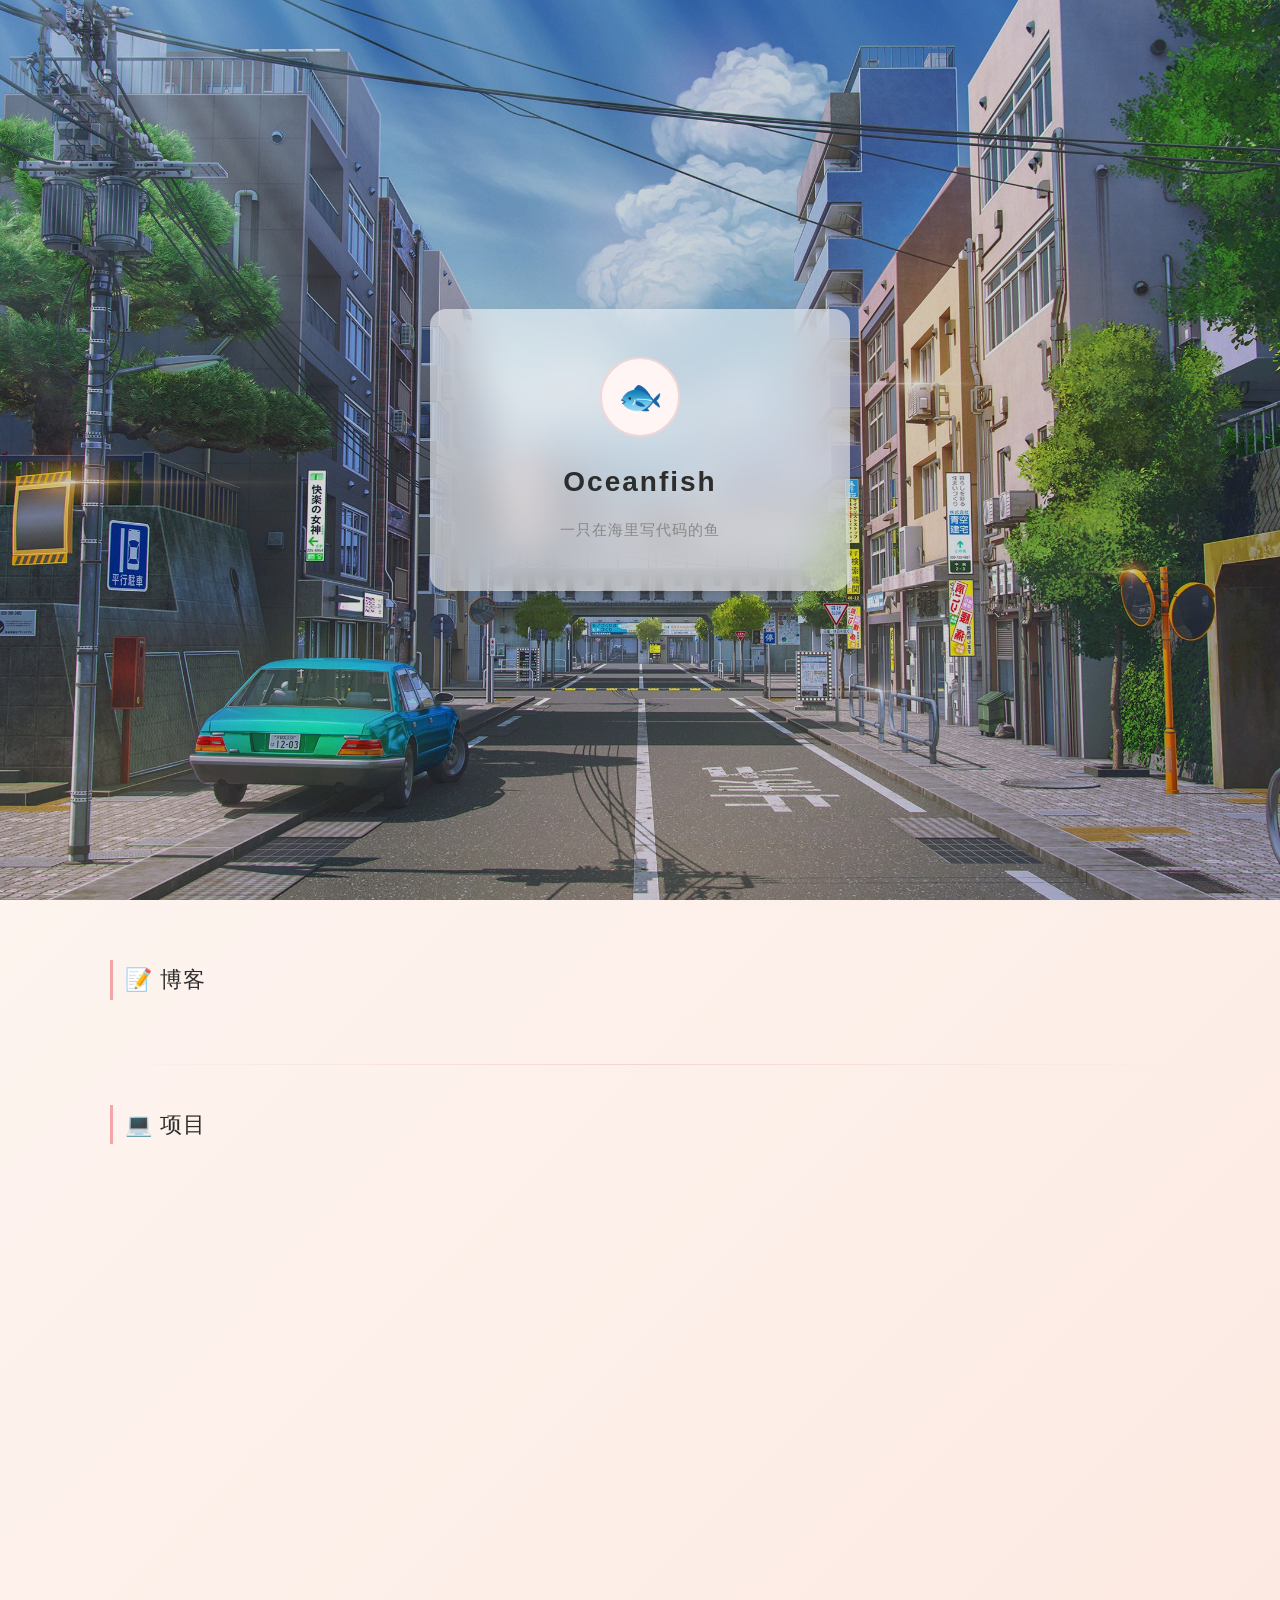
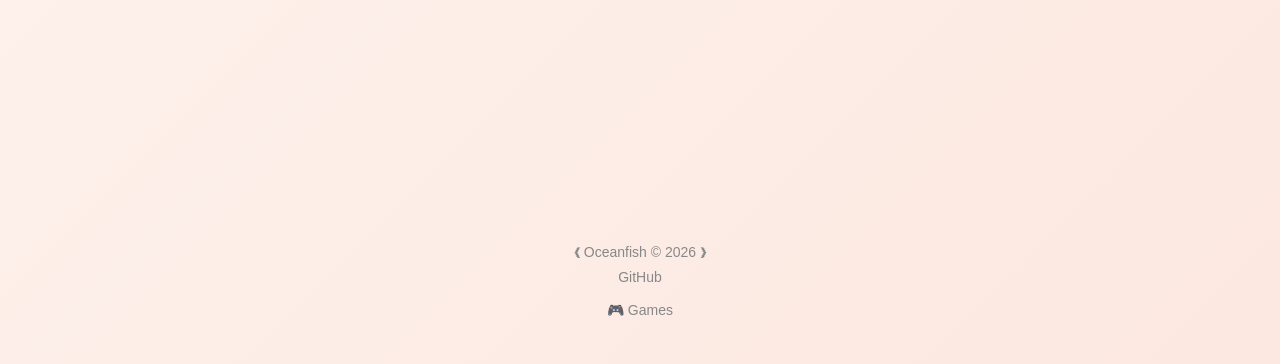
==== index.html @ 55ca099e "fix: simplify JS loading to fix particle and content rendering - Remove complex deferred/lazy loadin" ====
<!DOCTYPE html>
<html lang="zh-CN">
<head>
  <meta charset="UTF-8">
  <meta name="viewport" content="width=device-width, initial-scale=1.0">
  <title>Oceanfish</title>
  <link rel="stylesheet" href="css/style.css">
  <link rel="stylesheet" href="css/hero.css">
  <link rel="stylesheet" href="css/masonry.css">
</head>
<body>
  <!-- hero section -->
  <section id="hero">
    <canvas id="particleCanvas"></canvas>
    <div class="hero-overlay"></div>
    <div class="hero-card" id="heroCard">
      <div class="hero-avatar">
        <div class="avatar-placeholder">🐟</div>
      </div>
      <h1 class="hero-name">Oceanfish</h1>
      <p class="hero-bio">一只在海里写代码的鱼</p>
    </div>
    <div class="scroll-hint" id="scrollHint">
      <span>Scroll</span>
      <div class="scroll-arrow">▼</div>
    </div>
  </section>

  <!-- content section -->
  <section id="content">
    <!-- 博客区 -->
    <div class="content-section">
      <h2 class="section-title">📝 博客</h2>
      <div class="masonry-grid" id="blogGrid"></div>
    </div>

    <hr class="section-divider">

    <!-- 项目区 -->
    <div class="content-section">
      <h2 class="section-title">💻 项目</h2>
      <div class="project-grid" id="projectGrid"></div>
    </div>
  </section>

  <!-- footer -->
  <footer class="site-footer">
    <p>❮ Oceanfish © 2026 ❯</p>
    <div>
      <a class="social-link link-underline" href="https://github.com/oceanfish" target="_blank">GitHub</a>
    </div>
    <span class="games-link" id="gamesLink" onclick="if(window.Games) Games.launch()">🎮 Games</span>
  </footer>

  <script src="js/particles.js"></script>
  <script src="js/masonry.js"></script>
  <script src="js/easter-egg.js"></script>
  <script src="js/live2d-bridge.js"></script>
  <script src="js/games.js"></script>
  <script src="js/main.js"></script>
</body>
</html>
---- css/style.css ----
/* css/style.css -- 全局样式 */

/* === Reset === */
*, *::before, *::after {
  margin: 0;
  padding: 0;
  box-sizing: border-box;
}

html {
  scroll-behavior: smooth;
}

body {
  font-family: -apple-system, BlinkMacSystemFont, "Segoe UI", Roboto, "Helvetica Neue", Arial, "Noto Sans SC", sans-serif;
  background: linear-gradient(135deg, #fef9f5 0%, #fce8e0 100%);
  color: #2d2d2d;
  line-height: 1.8;
  min-height: 100vh;
  overflow-x: hidden;
}

a {
  color: inherit;
  text-decoration: none;
}

/* === CSS Variables === */
:root {
  --color-primary: #f2a6a6;
  --color-primary-light: #f2d5d5;
  --color-primary-pale: #fff5f5;
  --color-accent: #e8738a;
  --color-text: #2d2d2d;
  --color-text-secondary: #888888;
  --color-card-bg: rgba(255, 255, 255, 0.6);
  --color-bg-start: #fef9f5;
  --color-bg-end: #fce8e0;
  --shadow-card: 0 4px 20px rgba(0, 0, 0, 0.06);
  --shadow-card-hover: 0 8px 30px rgba(0, 0, 0, 0.12);
  --radius-card: 16px;
  --transition-base: 0.3s ease;
}

/* === Global Interactions === */
.card-hover {
  transition: transform var(--transition-base), box-shadow var(--transition-base);
}
.card-hover:hover {
  transform: translateY(-4px);
  box-shadow: var(--shadow-card-hover);
}

.click-feedback {
  transition: transform 0.15s ease;
}
.click-feedback:active {
  transform: scale(0.97);
}

.link-underline {
  background: linear-gradient(to right, var(--color-primary), var(--color-primary));
  background-repeat: no-repeat;
  background-size: 0% 2px;
  background-position: left bottom;
  transition: background-size var(--transition-base);
  padding-bottom: 2px;
}
.link-underline:hover {
  background-size: 100% 2px;
}

/* === Footer === */
.site-footer {
  text-align: center;
  padding: 40px 20px;
  color: var(--color-text-secondary);
  font-size: 14px;
}
.site-footer .social-link {
  margin: 0 8px;
  color: var(--color-text-secondary);
  transition: color var(--transition-base);
}
.site-footer .social-link:hover {
  color: var(--color-accent);
}
.site-footer .games-link {
  display: inline-block;
  margin-top: 8px;
  cursor: pointer;
  transition: color var(--transition-base);
}
.site-footer .games-link:hover {
  color: var(--color-accent);
}

/* 午夜模式 */
body.midnight-mode {
  background: linear-gradient(135deg, #1a1a2e 0%, #16213e 50%, #0f3460 100%);
  color: #e0e0e0;
}

body.midnight-mode .hero-card {
  background: rgba(30, 30, 60, 0.6);
  backdrop-filter: blur(20px);
  -webkit-backdrop-filter: blur(20px);
  box-shadow: 0 4px 30px rgba(100, 100, 200, 0.1);
}

body.midnight-mode .hero-name {
  color: #e8eaf6;
}

body.midnight-mode .hero-bio {
  color: #9fa8da;
}

body.midnight-mode .scroll-hint {
  color: #9fa8da;
}

body.midnight-mode .masonry-item,
body.midnight-mode .project-item {
  background: rgba(40, 40, 70, 0.8);
  color: #e0e0e0;
  box-shadow: 0 4px 20px rgba(100, 100, 200, 0.08);
}

body.midnight-mode .masonry-item .card-title,
body.midnight-mode .project-item .project-name {
  color: #e8eaf6;
}

body.midnight-mode .masonry-item .card-summary,
body.midnight-mode .project-item .project-summary {
  color: #9fa8da;
}

body.midnight-mode .section-title {
  color: #e8eaf6;
  border-left-color: #7c4dff;
}

body.midnight-mode .site-footer {
  color: #9fa8da;
}
---- css/hero.css ----
/* css/hero.css — 首屏样式 */

#hero {
  position: relative;
  width: 100%;
  height: 100vh;
  display: flex;
  flex-direction: column;
  align-items: center;
  justify-content: center;
  overflow: hidden;
  background: url('../pic/wallhaven-9o6gmd.jpg') center center / cover no-repeat;
}

/* 背景图片的后备渐变 */
@supports not (background: url('../pic/wallhaven-9o6gmd.jpg')) {
  #hero {
    background: linear-gradient(135deg, #fef9f5 0%, #fce8e0 100%);
  }
}

#particleCanvas {
  position: absolute;
  top: 0;
  left: 0;
  width: 100%;
  height: 100%;
  display: block;
  /* canvas 背景透明，透出底部的背景图片 */
}

.hero-overlay {
  position: absolute;
  top: 0;
  left: 0;
  width: 100%;
  height: 100%;
  pointer-events: none;
  z-index: 1;
  /* 让背景图片稍微暗一点，卡片更清晰 */
  background: rgba(0, 0, 0, 0.15);
}

/* 毛玻璃卡片 */
.hero-card {
  position: relative;
  z-index: 2;
  text-align: center;
  padding: 48px 64px;
  background: rgba(255, 255, 255, 0.55);
  backdrop-filter: blur(20px);
  -webkit-backdrop-filter: blur(20px);
  border-radius: var(--radius-card);
  box-shadow: var(--shadow-card);
  transition: transform var(--transition-base), box-shadow var(--transition-base);
  max-width: 420px;
  width: 90%;
}

.hero-card:hover {
  transform: translateY(-4px);
  box-shadow: var(--shadow-card-hover);
}

/* 头像占位 */
.hero-avatar {
  margin-bottom: 20px;
}

.avatar-placeholder {
  width: 80px;
  height: 80px;
  border-radius: 50%;
  background: var(--color-primary-pale);
  border: 2px solid var(--color-primary-light);
  display: flex;
  align-items: center;
  justify-content: center;
  font-size: 36px;
  margin: 0 auto;
  transition: transform var(--transition-base);
}

.hero-card:hover .avatar-placeholder {
  transform: scale(1.05);
}

.hero-name {
  font-size: 28px;
  font-weight: 600;
  color: var(--color-text);
  margin-bottom: 8px;
  letter-spacing: 2px;
}

.hero-bio {
  font-size: 15px;
  color: var(--color-text-secondary);
  letter-spacing: 1px;
}

/* Scroll 提示 */
.scroll-hint {
  position: absolute;
  bottom: 40px;
  z-index: 2;
  display: flex;
  flex-direction: column;
  align-items: center;
  gap: 6px;
  color: var(--color-text-secondary);
  font-size: 13px;
  cursor: pointer;
  animation: scrollBounce 2s ease-in-out infinite;
  transition: opacity var(--transition-base);
}

.scroll-hint.hidden {
  opacity: 0;
  pointer-events: none;
}

.scroll-arrow {
  font-size: 12px;
  animation: scrollArrow 2s ease-in-out infinite;
}

@keyframes scrollBounce {
  0%, 100% { transform: translateY(0); }
  50% { transform: translateY(8px); }
}

@keyframes scrollArrow {
  0%, 100% { opacity: 0.4; }
  50% { opacity: 1; }
}

/* backdrop-filter 降级 */
@supports not (backdrop-filter: blur(20px)) {
  .hero-card {
    background: rgba(255, 255, 255, 0.9);
  }
}
---- css/masonry.css ----
/* css/masonry.css — 内容区样式 */

#content {
  padding: 60px 20px 40px;
  max-width: 1100px;
  margin: 0 auto;
  min-height: 100vh;
}

.content-section {
  margin-bottom: 40px;
}

.section-title {
  font-size: 22px;
  font-weight: 500;
  color: var(--color-text);
  margin-bottom: 24px;
  letter-spacing: 1px;
  border-left: 3px solid var(--color-primary);
  padding-left: 12px;
}

.section-divider {
  border: none;
  height: 1px;
  background: linear-gradient(to right, transparent, var(--color-primary-light), transparent);
  margin: 40px 0;
}

/* === 博客瀑布流 === */
.masonry-grid {
  column-count: 3;
  column-gap: 20px;
}

.masonry-item {
  break-inside: avoid;
  margin-bottom: 20px;
  background: white;
  border-radius: var(--radius-card);
  box-shadow: var(--shadow-card);
  overflow: hidden;
  cursor: pointer;
  transition: transform var(--transition-base), box-shadow var(--transition-base);
  padding: 20px;
}

.masonry-item:hover {
  transform: translateY(-4px);
  box-shadow: var(--shadow-card-hover);
}

.masonry-item:active {
  transform: scale(0.97);
}

.masonry-item .card-tag {
  display: inline-block;
  font-size: 11px;
  padding: 2px 10px;
  border-radius: 20px;
  background: var(--color-primary-pale);
  color: var(--color-accent);
  margin-bottom: 8px;
  letter-spacing: 0.5px;
}

.masonry-item .card-title {
  font-size: 17px;
  font-weight: 600;
  color: var(--color-text);
  margin-bottom: 6px;
  line-height: 1.4;
}

.masonry-item .card-summary {
  font-size: 14px;
  color: var(--color-text-secondary);
  line-height: 1.6;
  margin-bottom: 10px;
}

.masonry-item .card-date {
  font-size: 12px;
  color: #aaa;
}

/* 项目网格 */
.project-grid {
  display: grid;
  grid-template-columns: repeat(auto-fill, minmax(300px, 1fr));
  gap: 20px;
}

.project-item {
  background: white;
  border-radius: var(--radius-card);
  box-shadow: var(--shadow-card);
  overflow: hidden;
  cursor: pointer;
  transition: transform var(--transition-base), box-shadow var(--transition-base);
  padding: 24px;
}

.project-item:hover {
  transform: translateY(-4px);
  box-shadow: var(--shadow-card-hover);
}

.project-item:active {
  transform: scale(0.97);
}

.project-item .card-tag {
  display: inline-block;
  font-size: 11px;
  padding: 2px 10px;
  border-radius: 20px;
  background: #e8f5e9;
  color: #4caf50;
  margin-bottom: 8px;
}

.project-item .project-name {
  font-size: 18px;
  font-weight: 600;
  color: var(--color-text);
  margin-bottom: 6px;
}

.project-item .project-summary {
  font-size: 14px;
  color: var(--color-text-secondary);
  line-height: 1.6;
  margin-bottom: 12px;
}

.project-item .project-link {
  font-size: 13px;
  color: var(--color-accent);
  transition: color var(--transition-base);
}

.project-item .project-link:hover {
  color: var(--color-primary);
}

/* === 移动端适配 === */
@media (max-width: 768px) {
  .masonry-grid {
    column-count: 2;
  }
  .project-grid {
    grid-template-columns: 1fr;
  }
}

@media (max-width: 480px) {
  .masonry-grid {
    column-count: 1;
  }
  #content {
    padding: 30px 16px 20px;
  }
}
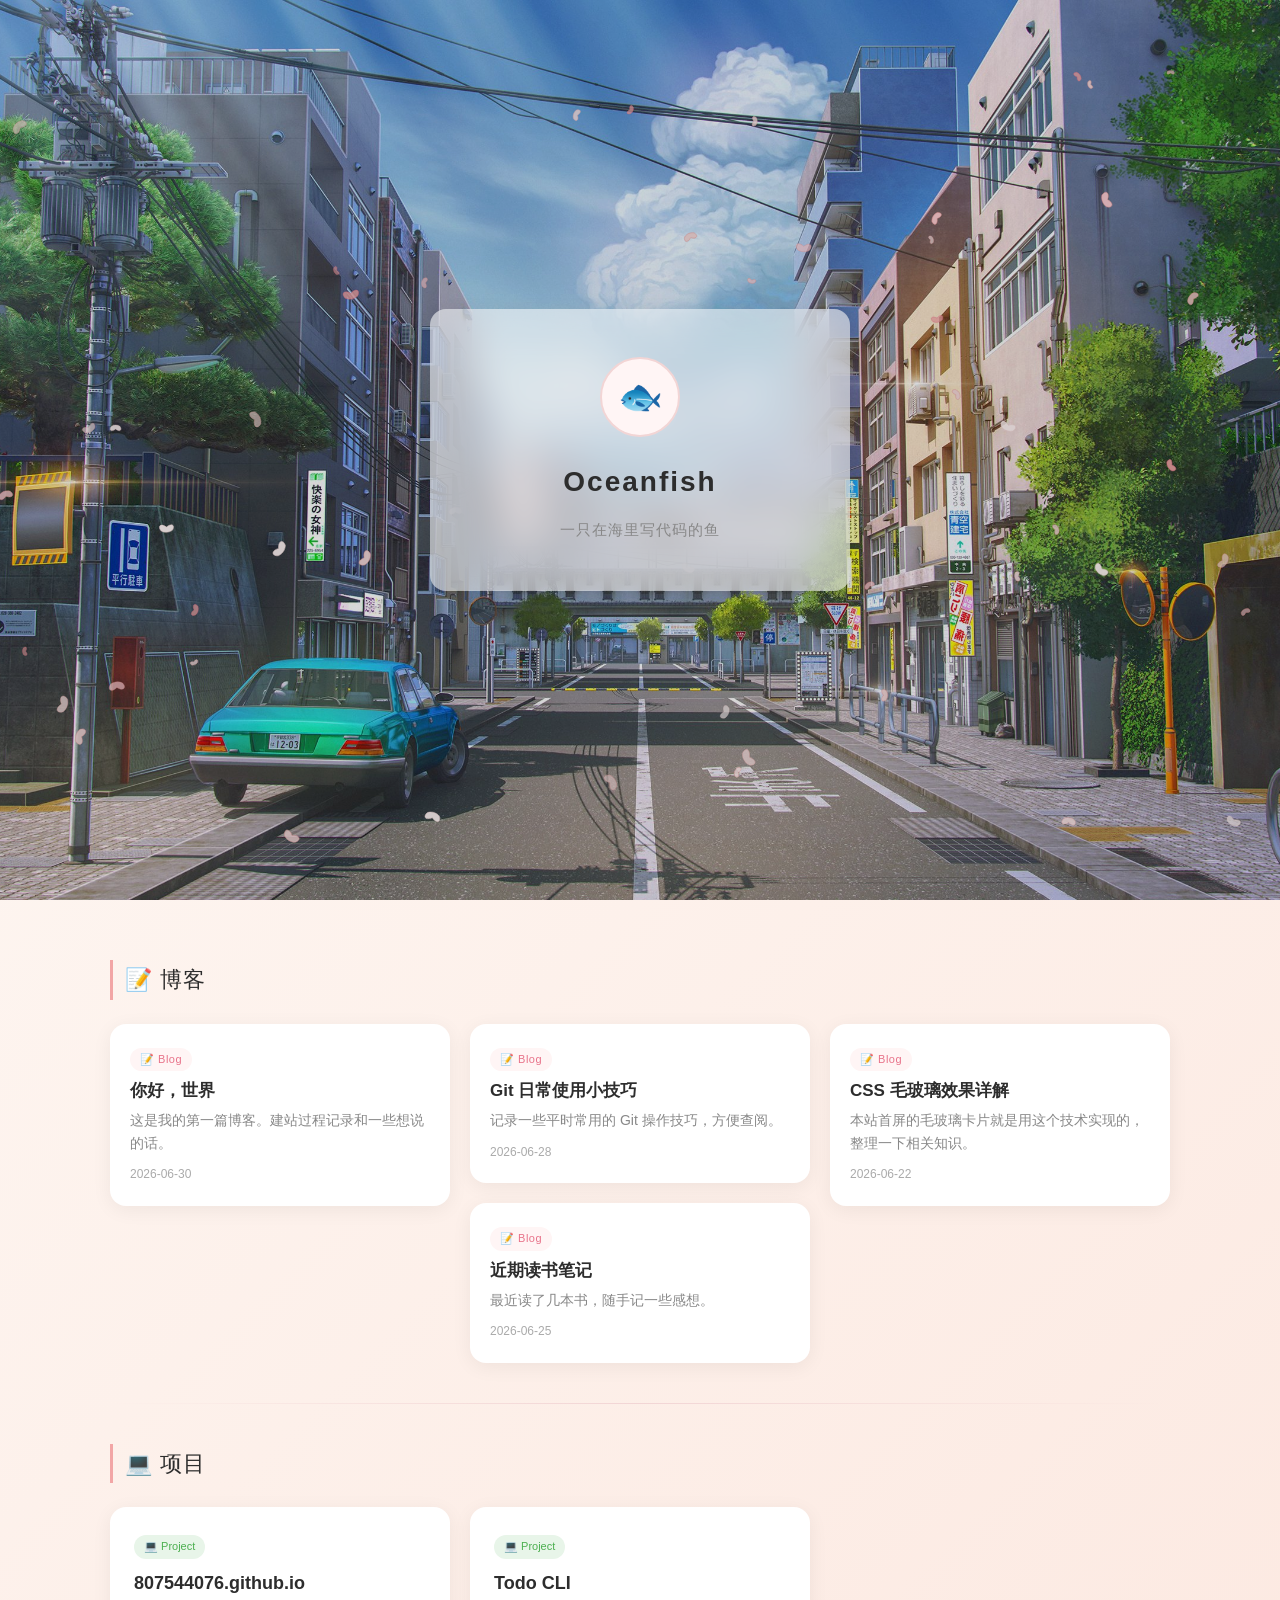
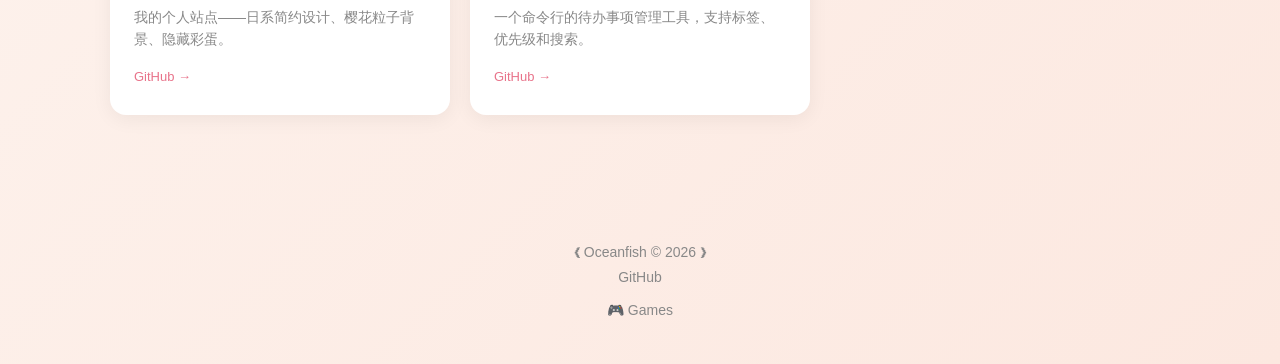
==== commit 45f10a60: "feat: expandable card modal with 3:7 split layout - Click cards now open a modal instead of navigati" ====
--- a/index.html
+++ b/index.html
@@ -7,6 +7,7 @@
   <link rel="stylesheet" href="css/style.css">
   <link rel="stylesheet" href="css/hero.css">
   <link rel="stylesheet" href="css/masonry.css">
+  <noscript><style>.no-js-warning { display: block !important; }</style></noscript>
 </head>
 <body>
   <!-- hero section -->
@@ -47,10 +48,26 @@
   <footer class="site-footer">
     <p>❮ Oceanfish © 2026 ❯</p>
     <div>
-      <a class="social-link link-underline" href="https://github.com/oceanfish" target="_blank">GitHub</a>
+      <a class="social-link link-underline" href="https://github.com/807544076" target="_blank">GitHub</a>
     </div>
     <span class="games-link" id="gamesLink" onclick="if(window.Games) Games.launch()">🎮 Games</span>
   </footer>
+
+  <!-- 内容弹窗 -->
+  <div id="contentModal" class="modal-overlay" style="display:none">
+    <div class="modal-backdrop"></div>
+    <div class="modal-container">
+      <button class="modal-close" id="modalClose" aria-label="关闭">×</button>
+      <div class="modal-inner">
+        <div class="modal-left">
+          <div class="modal-avatar">🐟</div>
+          <div class="modal-title" id="modalTitle"></div>
+          <div class="modal-meta" id="modalMeta"></div>
+        </div>
+        <div class="modal-right" id="modalContent"></div>
+      </div>
+    </div>
+  </div>
 
   <script src="js/particles.js"></script>
   <script src="js/masonry.js"></script>
--- a/css/masonry.css
+++ b/css/masonry.css
@@ -164,3 +164,238 @@
     padding: 30px 16px 20px;
   }
 }
+
+/* === 内容弹窗（伸缩卡片） === */
+.modal-overlay {
+  display: none;
+  position: fixed;
+  top: 0;
+  left: 0;
+  width: 100%;
+  height: 100%;
+  z-index: 10000;
+  align-items: center;
+  justify-content: center;
+}
+
+.modal-overlay.active {
+  display: flex;
+}
+
+.modal-backdrop {
+  position: absolute;
+  top: 0;
+  left: 0;
+  width: 100%;
+  height: 100%;
+  background: rgba(0, 0, 0, 0.4);
+  backdrop-filter: blur(4px);
+  -webkit-backdrop-filter: blur(4px);
+}
+
+.modal-container {
+  position: relative;
+  width: 90%;
+  max-width: 1000px;
+  max-height: 85vh;
+  background: white;
+  border-radius: 20px;
+  box-shadow: 0 20px 60px rgba(0, 0, 0, 0.2);
+  overflow: hidden;
+  animation: modalIn 0.3s ease;
+}
+
+@keyframes modalIn {
+  from { opacity: 0; transform: scale(0.92) translateY(20px); }
+  to   { opacity: 1; transform: scale(1) translateY(0); }
+}
+
+.modal-close {
+  position: absolute;
+  top: 16px;
+  right: 20px;
+  z-index: 10;
+  background: none;
+  border: none;
+  font-size: 28px;
+  color: var(--color-text-secondary);
+  cursor: pointer;
+  width: 40px;
+  height: 40px;
+  display: flex;
+  align-items: center;
+  justify-content: center;
+  border-radius: 50%;
+  transition: background var(--transition-base), color var(--transition-base);
+}
+
+.modal-close:hover {
+  background: var(--color-primary-pale);
+  color: var(--color-accent);
+}
+
+.modal-inner {
+  display: flex;
+  height: 85vh;
+  max-height: 85vh;
+}
+
+/* 左栏 30% */
+.modal-left {
+  flex: 0 0 30%;
+  background: linear-gradient(180deg, var(--color-primary-pale) 0%, #fff 40%);
+  padding: 48px 28px 32px;
+  display: flex;
+  flex-direction: column;
+  align-items: center;
+  overflow-y: auto;
+}
+
+.modal-avatar {
+  width: 80px;
+  height: 80px;
+  border-radius: 50%;
+  background: white;
+  border: 3px solid var(--color-primary-light);
+  display: flex;
+  align-items: center;
+  justify-content: center;
+  font-size: 36px;
+  margin-bottom: 20px;
+  flex-shrink: 0;
+}
+
+.modal-title {
+  font-size: 22px;
+  font-weight: 600;
+  color: var(--color-text);
+  text-align: center;
+  margin-bottom: 8px;
+  line-height: 1.4;
+}
+
+.modal-meta {
+  font-size: 13px;
+  color: var(--color-text-secondary);
+  text-align: center;
+  margin-bottom: 16px;
+}
+
+.modal-tags {
+  display: flex;
+  flex-wrap: wrap;
+  gap: 6px;
+  justify-content: center;
+}
+
+.modal-tag {
+  font-size: 11px;
+  padding: 3px 10px;
+  border-radius: 20px;
+  background: var(--color-primary-pale);
+  color: var(--color-accent);
+}
+
+.modal-project-link {
+  display: inline-block;
+  margin-top: 12px;
+  padding: 8px 20px;
+  background: var(--color-primary-pale);
+  border-radius: 8px;
+  color: var(--color-accent);
+  font-size: 13px;
+  transition: background var(--transition-base);
+}
+.modal-project-link:hover {
+  background: var(--color-primary-light);
+}
+
+/* 右栏 70% */
+.modal-right {
+  flex: 0 0 70%;
+  padding: 48px 40px 32px;
+  overflow-y: auto;
+  line-height: 1.9;
+  font-size: 15px;
+  color: var(--color-text);
+}
+
+.modal-right h2 {
+  font-size: 20px;
+  margin: 28px 0 12px;
+  color: var(--color-text);
+}
+
+.modal-right h3 {
+  font-size: 17px;
+  margin: 20px 0 8px;
+  color: var(--color-text);
+}
+
+.modal-right p {
+  margin-bottom: 16px;
+}
+
+.modal-right ul,
+.modal-right ol {
+  margin-bottom: 16px;
+  padding-left: 24px;
+}
+
+.modal-right li {
+  margin-bottom: 6px;
+}
+
+.modal-right pre {
+  background: #f5f5f5;
+  border-radius: 8px;
+  padding: 16px;
+  overflow-x: auto;
+  margin-bottom: 16px;
+  font-size: 13px;
+}
+
+.modal-right code {
+  font-family: 'SFMono-Regular', Consolas, monospace;
+  font-size: 13px;
+  background: #f0f0f0;
+  padding: 2px 6px;
+  border-radius: 4px;
+}
+
+.modal-right pre code {
+  background: none;
+  padding: 0;
+}
+
+.modal-right blockquote {
+  border-left: 3px solid var(--color-primary-light);
+  padding-left: 16px;
+  color: var(--color-text-secondary);
+  margin-bottom: 16px;
+}
+
+.modal-right a {
+  color: var(--color-accent);
+  text-decoration: underline;
+}
+
+/* 移动端弹窗适配 */
+@media (max-width: 768px) {
+  .modal-inner {
+    flex-direction: column;
+    height: auto;
+    max-height: 85vh;
+  }
+  .modal-left {
+    flex: none;
+    padding: 32px 20px 16px;
+  }
+  .modal-right {
+    flex: none;
+    padding: 16px 20px 32px;
+  }
+  .modal-container {
+    max-height: 90vh;
+  }
+}
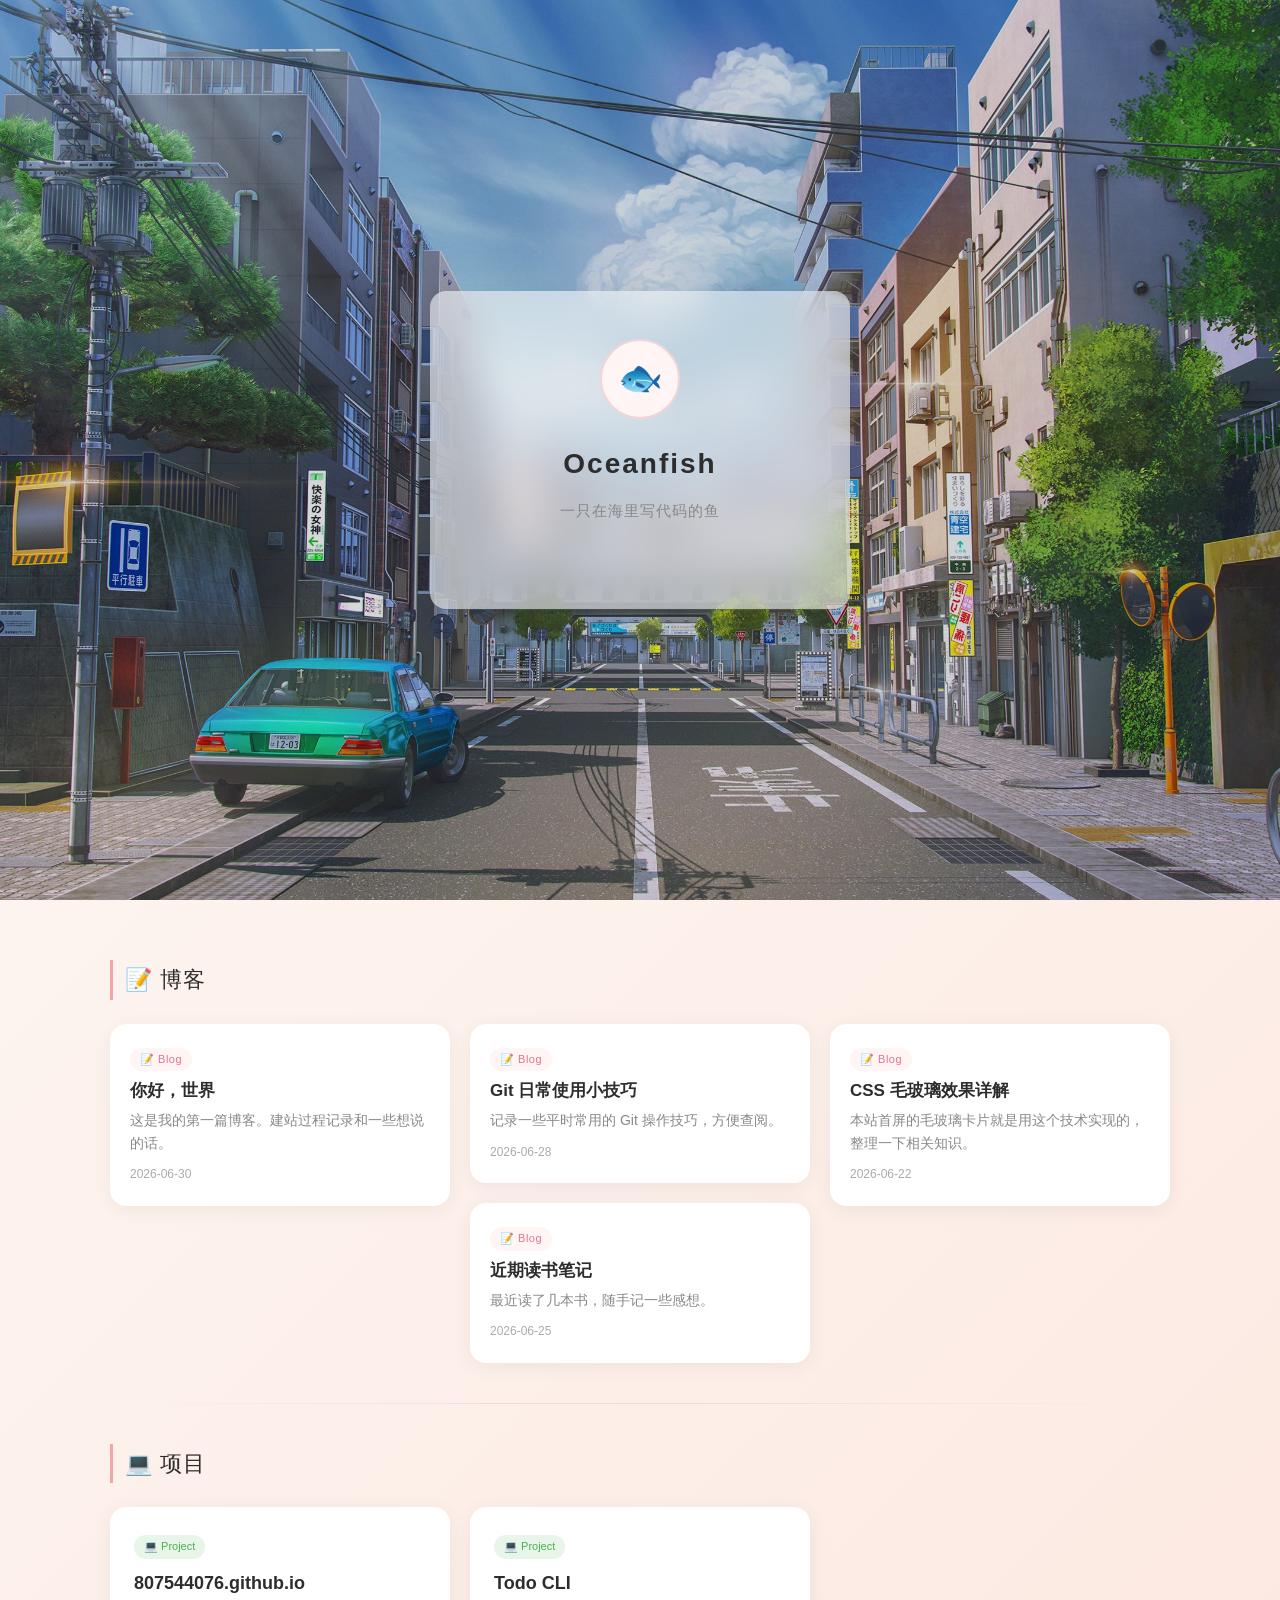
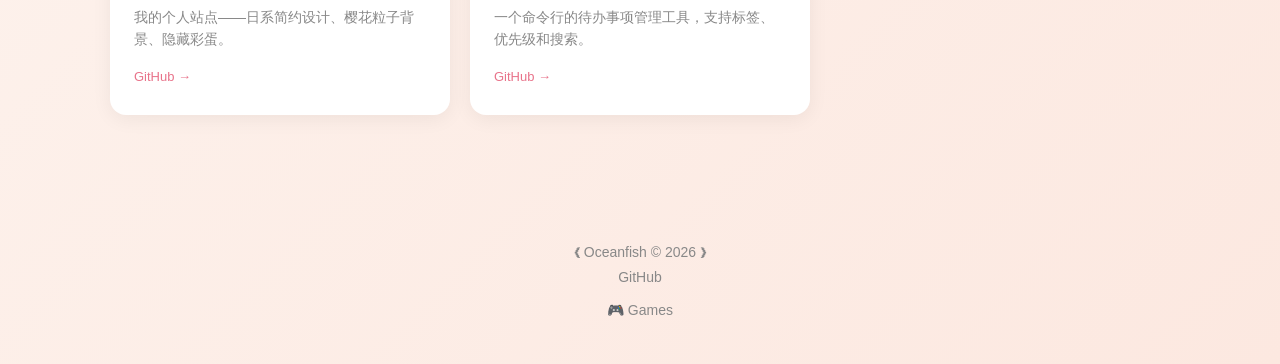
==== commit b0a26041: "feat: hero card resume modal + blog modal preview - Hero card now clickable, opens 3:7 resume modal " ====
--- a/index.html
+++ b/index.html
@@ -14,12 +14,13 @@
   <section id="hero">
     <canvas id="particleCanvas"></canvas>
     <div class="hero-overlay"></div>
-    <div class="hero-card" id="heroCard">
+    <div class="hero-card" id="heroCard" onclick="ContentArea.openResume()" title="点击查看简历">
       <div class="hero-avatar">
         <div class="avatar-placeholder">🐟</div>
       </div>
       <h1 class="hero-name">Oceanfish</h1>
       <p class="hero-bio">一只在海里写代码的鱼</p>
+      <div class="hero-card-hint">点击查看简历 →</div>
     </div>
     <div class="scroll-hint" id="scrollHint">
       <span>Scroll</span>
--- a/css/hero.css
+++ b/css/hero.css
@@ -60,6 +60,18 @@
 .hero-card:hover {
   transform: translateY(-4px);
   box-shadow: var(--shadow-card-hover);
+}
+
+.hero-card-hint {
+  margin-top: 16px;
+  font-size: 12px;
+  color: var(--color-text-secondary);
+  opacity: 0;
+  transition: opacity var(--transition-base);
+}
+
+.hero-card:hover .hero-card-hint {
+  opacity: 0.7;
 }
 
 /* 头像占位 */
--- a/css/masonry.css
+++ b/css/masonry.css
@@ -380,6 +380,20 @@
   text-decoration: underline;
 }
 
+.modal-full-link {
+  display: inline-block;
+  padding: 10px 24px;
+  background: var(--color-primary-pale);
+  border-radius: 8px;
+  color: var(--color-accent) !important;
+  font-size: 14px;
+  text-decoration: none !important;
+  transition: background var(--transition-base);
+}
+.modal-full-link:hover {
+  background: var(--color-primary-light);
+}
+
 /* 移动端弹窗适配 */
 @media (max-width: 768px) {
   .modal-inner {
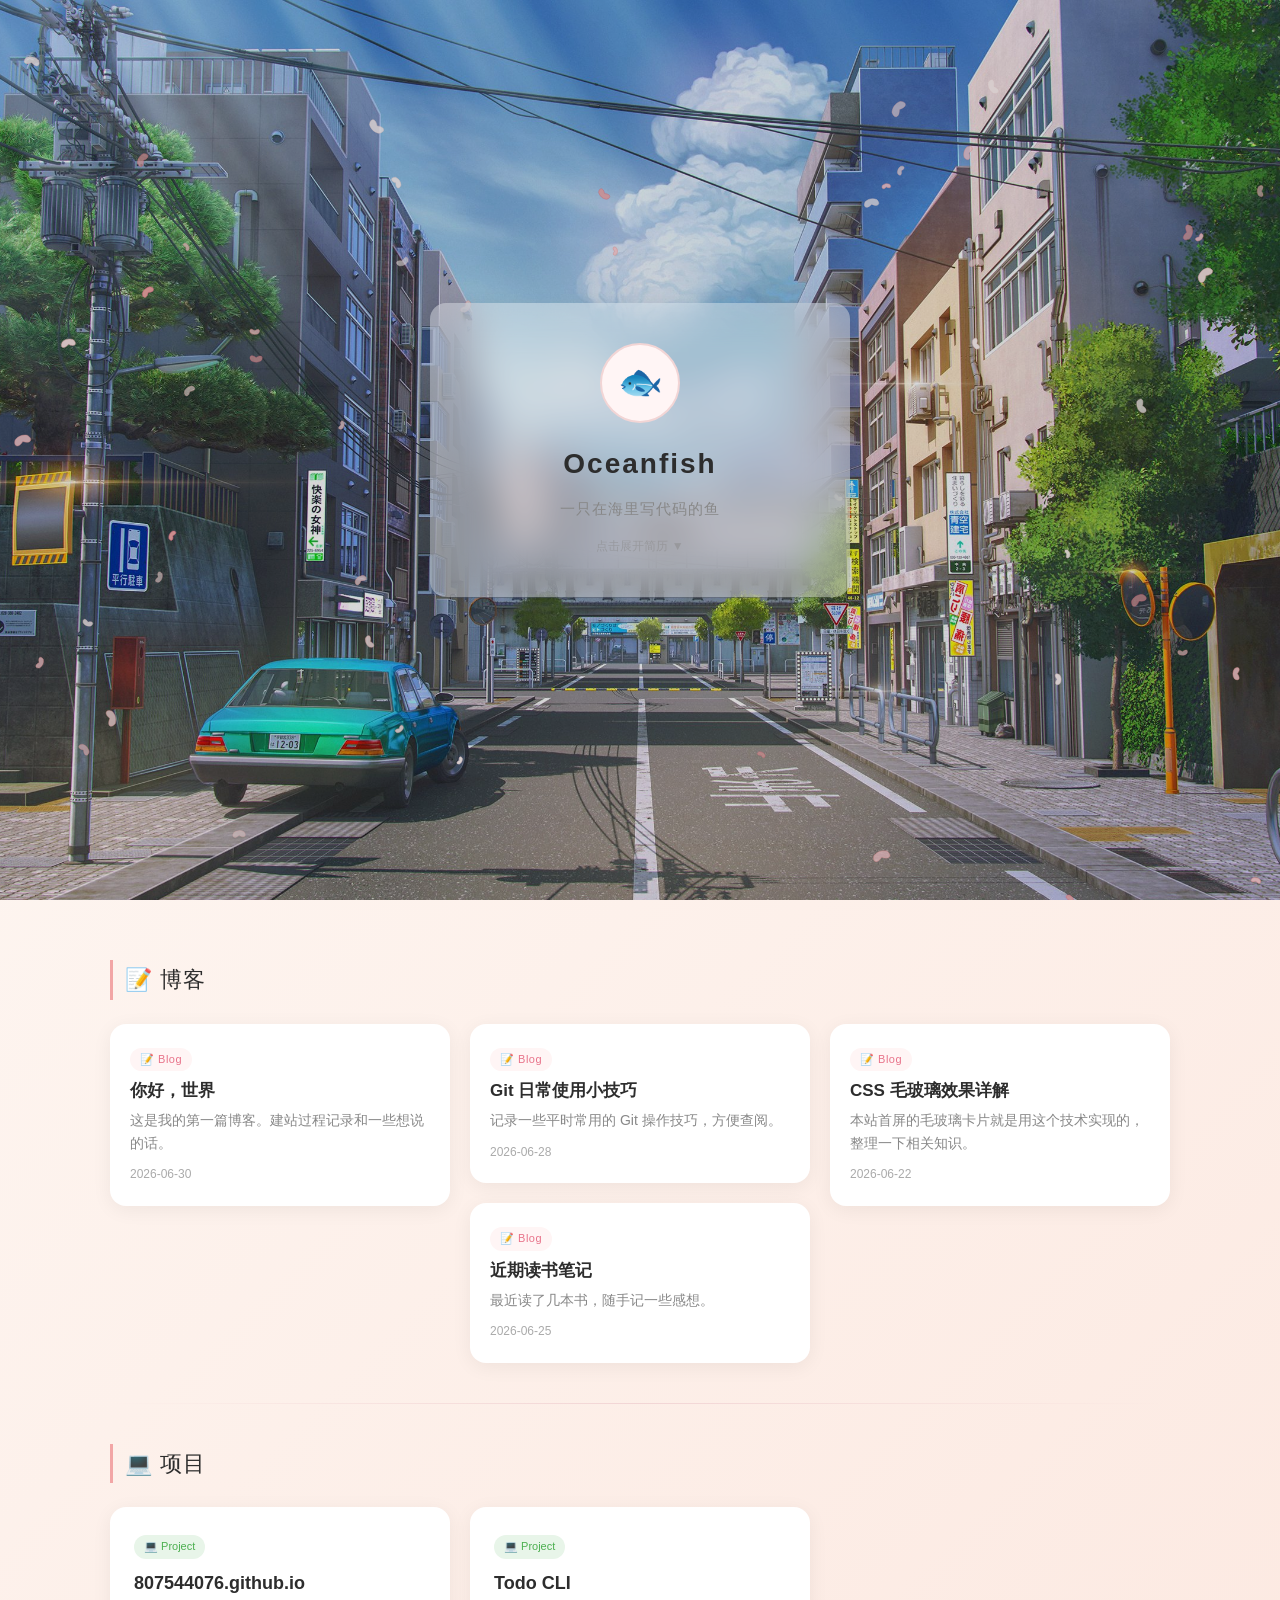
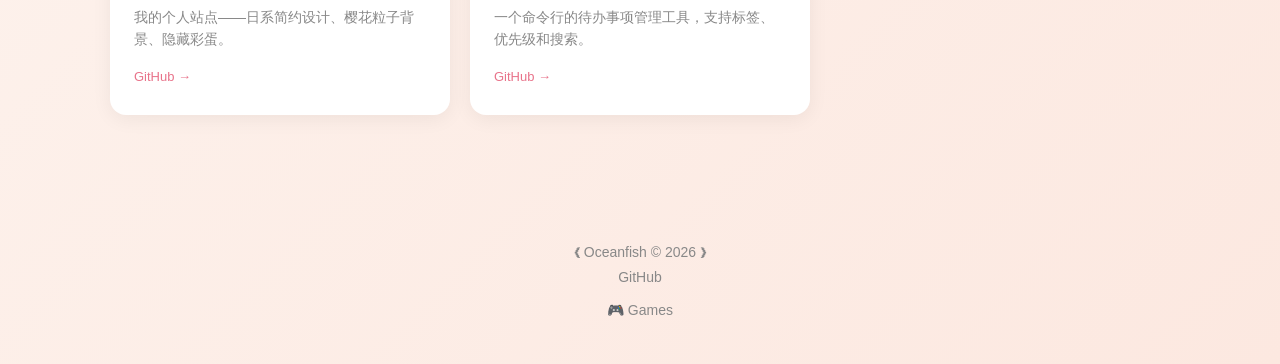
==== commit 862836e3: "feat: hero card expands in-place to show resume - Click hero card header to expand it directly on th" ====
--- a/index.html
+++ b/index.html
@@ -14,13 +14,31 @@
   <section id="hero">
     <canvas id="particleCanvas"></canvas>
     <div class="hero-overlay"></div>
-    <div class="hero-card" id="heroCard" onclick="ContentArea.openResume()" title="点击查看简历">
-      <div class="hero-avatar">
-        <div class="avatar-placeholder">🐟</div>
+    <div class="hero-card" id="heroCard">
+      <button class="hero-collapse-btn" id="heroCollapse" title="收起">✕</button>
+      <!-- 折叠状态 -->
+      <div class="hero-card-header" id="heroCardHeader">
+        <div class="hero-avatar">
+          <div class="avatar-placeholder">🐟</div>
+        </div>
+        <h1 class="hero-name">Oceanfish</h1>
+        <p class="hero-bio">一只在海里写代码的鱼</p>
+        <div class="hero-card-hint" id="heroHint">点击展开简历 ▼</div>
       </div>
-      <h1 class="hero-name">Oceanfish</h1>
-      <p class="hero-bio">一只在海里写代码的鱼</p>
-      <div class="hero-card-hint">点击查看简历 →</div>
+
+      <!-- 展开状态（简历） -->
+      <div class="hero-card-body" id="heroBody">
+        <div class="hero-resume">
+          <div class="hero-resume-left">
+            <div class="hero-resume-avatar">🐟</div>
+            <div class="hero-resume-name">Oceanfish</div>
+            <div class="hero-resume-bio">一只在海里写代码的鱼</div>
+          </div>
+          <div class="hero-resume-right" id="resumeContent">
+            <div class="resume-placeholder">加载中…</div>
+          </div>
+        </div>
+      </div>
     </div>
     <div class="scroll-hint" id="scrollHint">
       <span>Scroll</span>
--- a/css/hero.css
+++ b/css/hero.css
@@ -26,7 +26,6 @@
   width: 100%;
   height: 100%;
   display: block;
-  /* canvas 背景透明，透出底部的背景图片 */
 }
 
 .hero-overlay {
@@ -37,46 +36,40 @@
   height: 100%;
   pointer-events: none;
   z-index: 1;
-  /* 让背景图片稍微暗一点，卡片更清晰 */
   background: rgba(0, 0, 0, 0.15);
 }
 
-/* 毛玻璃卡片 */
+/* 毛玻璃卡片 — 可伸缩 */
 .hero-card {
   position: relative;
   z-index: 2;
   text-align: center;
-  padding: 48px 64px;
-  background: rgba(255, 255, 255, 0.55);
+  padding: 40px 48px;
+  background: rgba(255, 255, 255, 0.35);
   backdrop-filter: blur(20px);
   -webkit-backdrop-filter: blur(20px);
   border-radius: var(--radius-card);
   box-shadow: var(--shadow-card);
-  transition: transform var(--transition-base), box-shadow var(--transition-base);
+  cursor: pointer;
   max-width: 420px;
   width: 90%;
-}
-
-.hero-card:hover {
-  transform: translateY(-4px);
+  transition: max-width 0.5s ease, box-shadow var(--transition-base);
+}
+
+.hero-card.expanded {
+  max-width: 900px;
+  cursor: default;
   box-shadow: var(--shadow-card-hover);
 }
 
-.hero-card-hint {
-  margin-top: 16px;
-  font-size: 12px;
-  color: var(--color-text-secondary);
-  opacity: 0;
-  transition: opacity var(--transition-base);
-}
-
-.hero-card:hover .hero-card-hint {
-  opacity: 0.7;
+/* 折叠状态的头 */
+.hero-card-header {
+  transition: opacity 0.3s ease;
 }
 
 /* 头像占位 */
 .hero-avatar {
-  margin-bottom: 20px;
+  margin-bottom: 16px;
 }
 
 .avatar-placeholder {
@@ -93,7 +86,7 @@
   transition: transform var(--transition-base);
 }
 
-.hero-card:hover .avatar-placeholder {
+.hero-card:not(.expanded):hover .avatar-placeholder {
   transform: scale(1.05);
 }
 
@@ -101,7 +94,7 @@
   font-size: 28px;
   font-weight: 600;
   color: var(--color-text);
-  margin-bottom: 8px;
+  margin-bottom: 6px;
   letter-spacing: 2px;
 }
 
@@ -109,6 +102,152 @@
   font-size: 15px;
   color: var(--color-text-secondary);
   letter-spacing: 1px;
+}
+
+.hero-card-hint {
+  margin-top: 14px;
+  font-size: 12px;
+  color: var(--color-text-secondary);
+  opacity: 0.5;
+  transition: opacity var(--transition-base);
+}
+
+.hero-card:not(.expanded):hover .hero-card-hint {
+  opacity: 0.9;
+}
+
+/* ===== 展开的简历区域 ===== */
+
+.hero-card-body {
+  max-height: 0;
+  overflow: hidden;
+  transition: max-height 0.5s ease;
+  text-align: left;
+}
+
+.hero-card.expanded .hero-card-body {
+  max-height: 800px;
+}
+
+.hero-resume {
+  display: flex;
+  gap: 36px;
+  padding-top: 28px;
+  border-top: 1px solid rgba(255, 255, 255, 0.5);
+  margin-top: 24px;
+}
+
+/* 左栏 30% */
+.hero-resume-left {
+  flex: 0 0 30%;
+  text-align: center;
+  min-width: 0;
+}
+
+.hero-resume-avatar {
+  width: 64px;
+  height: 64px;
+  border-radius: 50%;
+  background: rgba(255, 255, 255, 0.6);
+  display: flex;
+  align-items: center;
+  justify-content: center;
+  font-size: 28px;
+  margin: 0 auto 10px;
+}
+
+.hero-resume-name {
+  font-size: 20px;
+  font-weight: 600;
+  color: var(--color-text);
+  margin-bottom: 4px;
+}
+
+.hero-resume-bio {
+  font-size: 13px;
+  color: var(--color-text-secondary);
+  margin-bottom: 12px;
+}
+
+/* 右栏 70% */
+.hero-resume-right {
+  flex: 0 0 70%;
+  min-width: 0;
+  font-size: 14px;
+  line-height: 1.8;
+  color: var(--color-text);
+}
+
+.hero-resume-right h2 {
+  font-size: 17px;
+  font-weight: 600;
+  margin: 20px 0 8px;
+  color: var(--color-text);
+}
+
+.hero-resume-right h2:first-child {
+  margin-top: 0;
+}
+
+.hero-resume-right h3 {
+  font-size: 15px;
+  font-weight: 600;
+  margin: 14px 0 4px;
+  color: var(--color-text);
+}
+
+.hero-resume-right p {
+  margin-bottom: 10px;
+  color: var(--color-text);
+}
+
+.hero-resume-right ul {
+  padding-left: 20px;
+  margin-bottom: 10px;
+}
+
+.hero-resume-right li {
+  margin-bottom: 4px;
+  color: var(--color-text);
+}
+
+.hero-resume-right a {
+  color: var(--color-accent);
+  text-decoration: underline;
+}
+
+.hero-resume-right strong {
+  font-weight: 600;
+}
+
+.hero-resume-right .resume-placeholder {
+  color: var(--color-text-secondary);
+  font-style: italic;
+}
+
+/* 折叠按钮 */
+.hero-collapse-btn {
+  display: none;
+  position: absolute;
+  top: 12px;
+  right: 16px;
+  background: none;
+  border: none;
+  font-size: 20px;
+  color: var(--color-text-secondary);
+  cursor: pointer;
+  padding: 4px 8px;
+  border-radius: 6px;
+  transition: background var(--transition-base);
+  line-height: 1;
+}
+
+.hero-collapse-btn:hover {
+  background: rgba(0, 0, 0, 0.06);
+}
+
+.hero-card.expanded .hero-collapse-btn {
+  display: block;
 }
 
 /* Scroll 提示 */
@@ -150,6 +289,25 @@
 /* backdrop-filter 降级 */
 @supports not (backdrop-filter: blur(20px)) {
   .hero-card {
-    background: rgba(255, 255, 255, 0.9);
-  }
-}
+    background: rgba(255, 255, 255, 0.85);
+  }
+}
+
+/* 移动端适配 */
+@media (max-width: 768px) {
+  .hero-card.expanded {
+    max-width: 90%;
+  }
+  .hero-resume {
+    flex-direction: column;
+    gap: 16px;
+  }
+  .hero-resume-left,
+  .hero-resume-right {
+    flex: none;
+  }
+  .hero-resume-right {
+    max-height: 50vh;
+    overflow-y: auto;
+  }
+}
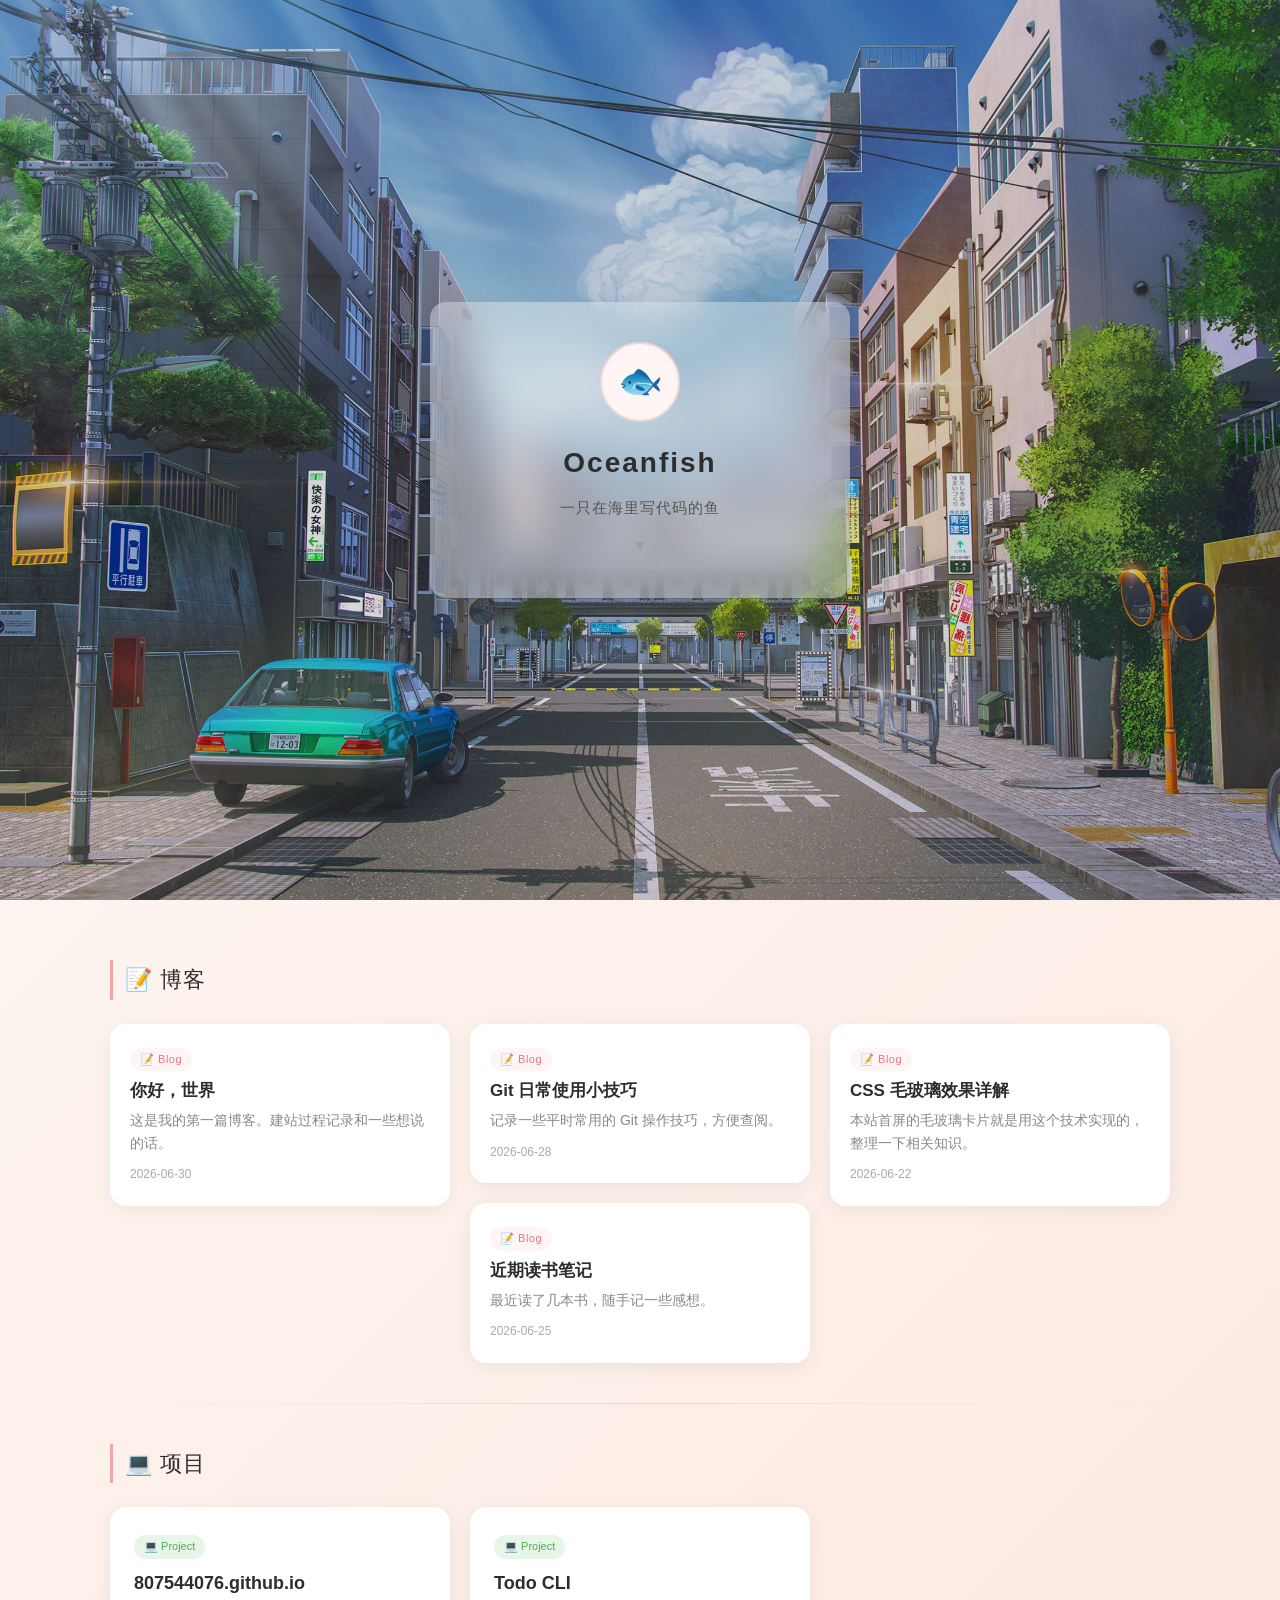
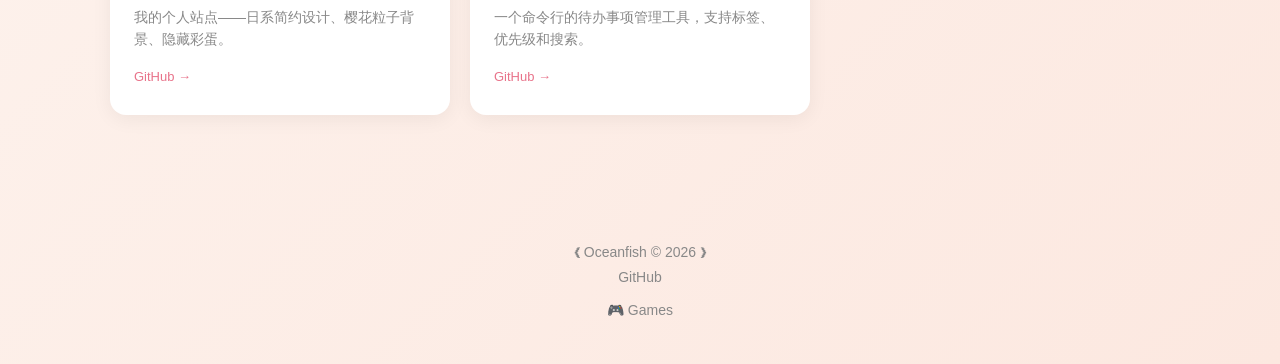
==== commit 2d352ec8: "style: cleaner card hint arrow, hover scale effect, darker bio text - Hint changed to just a bouncin" ====
--- a/index.html
+++ b/index.html
@@ -22,8 +22,8 @@
           <div class="avatar-placeholder">🐟</div>
         </div>
         <h1 class="hero-name">Oceanfish</h1>
-        <p class="hero-bio">一只在海里写代码的鱼</p>
-        <div class="hero-card-hint" id="heroHint">点击展开简历 ▼</div>
+        <p class="hero-bio" id="heroBio">一只在海里写代码的鱼</p>
+        <div class="hero-card-hint" id="heroHint">▼</div>
       </div>
 
       <!-- 展开状态（简历） -->
--- a/css/hero.css
+++ b/css/hero.css
@@ -53,18 +53,27 @@
   cursor: pointer;
   max-width: 420px;
   width: 90%;
-  transition: max-width 0.5s ease, box-shadow var(--transition-base);
+  transition: max-width 0.5s ease, transform 0.3s ease, box-shadow var(--transition-base);
+}
+
+.hero-card:not(.expanded):hover {
+  transform: scale(1.03);
 }
 
 .hero-card.expanded {
   max-width: 900px;
   cursor: default;
   box-shadow: var(--shadow-card-hover);
-}
-
-/* 折叠状态的头 */
+  padding: 48px 56px;
+}
+
+/* 折叠状态的头 — 展开后隐藏 */
 .hero-card-header {
   transition: opacity 0.3s ease;
+}
+
+.hero-card.expanded .hero-card-header {
+  display: none;
 }
 
 /* 头像占位 */
@@ -100,20 +109,26 @@
 
 .hero-bio {
   font-size: 15px;
-  color: var(--color-text-secondary);
+  color: #555;
   letter-spacing: 1px;
 }
 
 .hero-card-hint {
-  margin-top: 14px;
-  font-size: 12px;
-  color: var(--color-text-secondary);
-  opacity: 0.5;
-  transition: opacity var(--transition-base);
+  margin-top: 12px;
+  font-size: 14px;
+  color: var(--color-text-secondary);
+  opacity: 0.4;
+  transition: opacity var(--transition-base), transform 0.3s ease;
+  animation: hintBounce 2s ease-in-out infinite;
 }
 
 .hero-card:not(.expanded):hover .hero-card-hint {
-  opacity: 0.9;
+  opacity: 0.8;
+}
+
+@keyframes hintBounce {
+  0%, 100% { transform: translateY(0); }
+  50% { transform: translateY(4px); }
 }
 
 /* ===== 展开的简历区域 ===== */
@@ -132,9 +147,6 @@
 .hero-resume {
   display: flex;
   gap: 36px;
-  padding-top: 28px;
-  border-top: 1px solid rgba(255, 255, 255, 0.5);
-  margin-top: 24px;
 }
 
 /* 左栏 30% */
@@ -297,6 +309,7 @@
 @media (max-width: 768px) {
   .hero-card.expanded {
     max-width: 90%;
+    padding: 32px 24px;
   }
   .hero-resume {
     flex-direction: column;
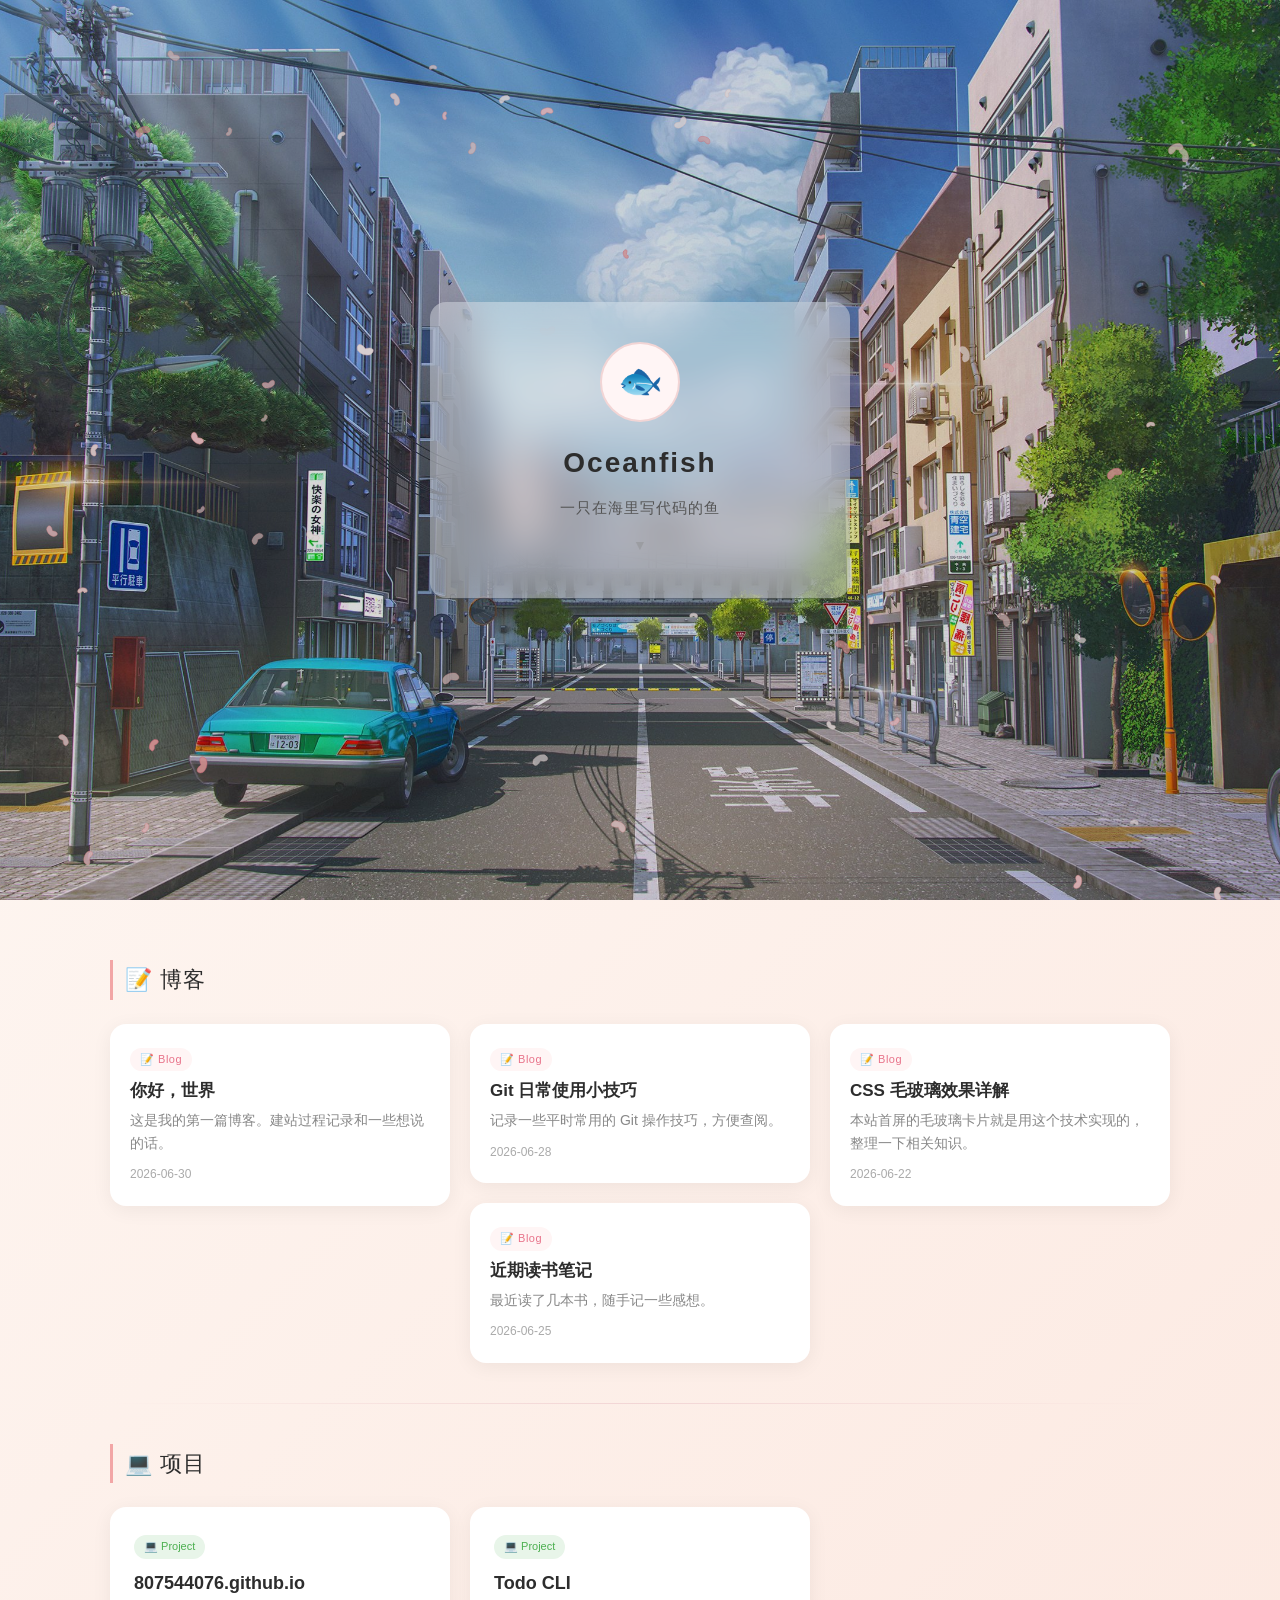
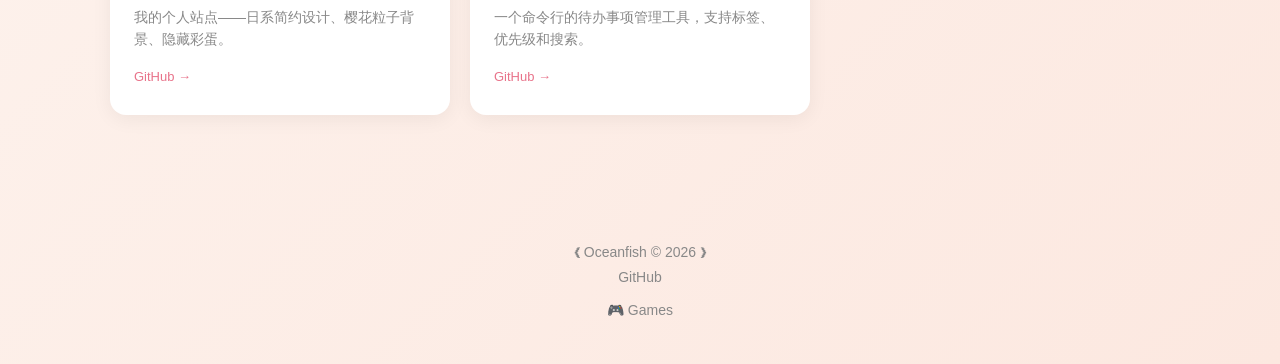
==== commit 9e79f196: "feat: add birthday and email info to resume left panel Co-Authored-By: Claude <noreply@anthropic.com" ====
--- a/index.html
+++ b/index.html
@@ -33,6 +33,16 @@
             <div class="hero-resume-avatar">🐟</div>
             <div class="hero-resume-name">Oceanfish</div>
             <div class="hero-resume-bio">一只在海里写代码的鱼</div>
+            <div class="hero-resume-info">
+              <div class="info-item">
+                <span class="info-label">🎂 生日</span>
+                <span class="info-value">2002.6.16</span>
+              </div>
+              <div class="info-item">
+                <span class="info-label">📧 邮箱</span>
+                <span class="info-value">807544076@qq.com</span>
+              </div>
+            </div>
           </div>
           <div class="hero-resume-right" id="resumeContent">
             <div class="resume-placeholder">加载中…</div>
--- a/css/hero.css
+++ b/css/hero.css
@@ -177,8 +177,36 @@
 
 .hero-resume-bio {
   font-size: 13px;
-  color: var(--color-text-secondary);
-  margin-bottom: 12px;
+  color: #555;
+  margin-bottom: 16px;
+}
+
+.hero-resume-info {
+  width: 100%;
+}
+
+.info-item {
+  display: flex;
+  flex-direction: column;
+  align-items: center;
+  padding: 8px 0;
+  border-bottom: 1px solid rgba(255, 255, 255, 0.4);
+}
+
+.info-item:last-child {
+  border-bottom: none;
+}
+
+.info-label {
+  font-size: 11px;
+  color: #888;
+  letter-spacing: 1px;
+  margin-bottom: 2px;
+}
+
+.info-value {
+  font-size: 13px;
+  color: #444;
 }
 
 /* 右栏 70% */
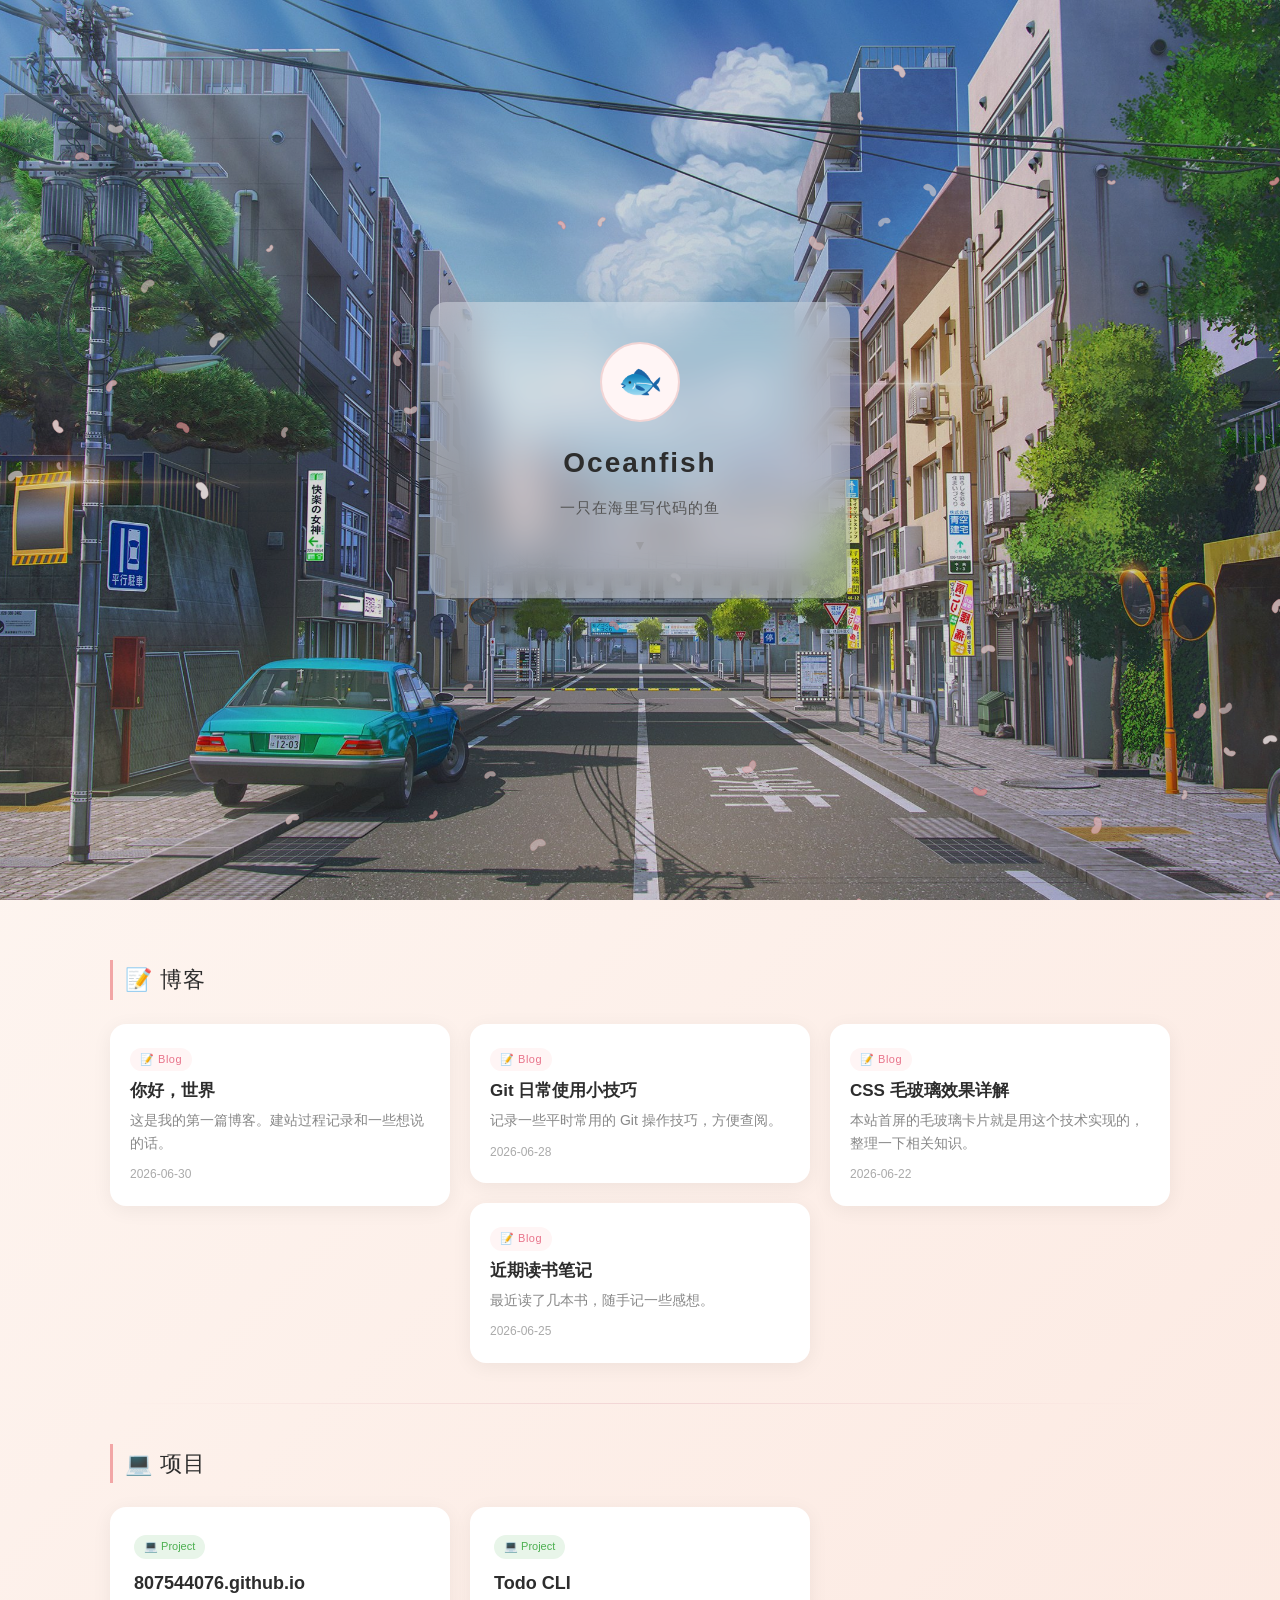
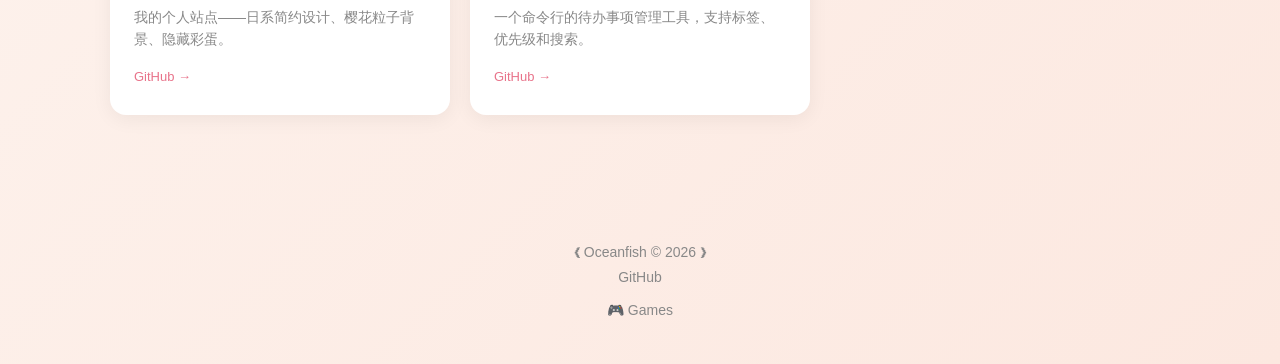
==== commit ebf55b62: "refactor: click card to toggle expand/collapse, remove close button Co-Authored-By: Claude <noreply@" ====
--- a/index.html
+++ b/index.html
@@ -15,7 +15,6 @@
     <canvas id="particleCanvas"></canvas>
     <div class="hero-overlay"></div>
     <div class="hero-card" id="heroCard">
-      <button class="hero-collapse-btn" id="heroCollapse" title="收起">✕</button>
       <!-- 折叠状态 -->
       <div class="hero-card-header" id="heroCardHeader">
         <div class="hero-avatar">
--- a/css/hero.css
+++ b/css/hero.css
@@ -62,7 +62,7 @@
 
 .hero-card.expanded {
   max-width: 900px;
-  cursor: default;
+  cursor: pointer;
   box-shadow: var(--shadow-card-hover);
   padding: 48px 56px;
 }
@@ -182,31 +182,24 @@
 }
 
 .hero-resume-info {
-  width: 100%;
+  margin-top: 12px;
 }
 
 .info-item {
   display: flex;
-  flex-direction: column;
-  align-items: center;
-  padding: 8px 0;
-  border-bottom: 1px solid rgba(255, 255, 255, 0.4);
-}
-
-.info-item:last-child {
-  border-bottom: none;
+  justify-content: center;
+  gap: 8px;
+  padding: 4px 0;
 }
 
 .info-label {
-  font-size: 11px;
-  color: #888;
-  letter-spacing: 1px;
-  margin-bottom: 2px;
+  font-size: 14px;
+  color: #555;
 }
 
 .info-value {
-  font-size: 13px;
-  color: #444;
+  font-size: 14px;
+  color: #555;
 }
 
 /* 右栏 70% */
@@ -263,31 +256,6 @@
 .hero-resume-right .resume-placeholder {
   color: var(--color-text-secondary);
   font-style: italic;
-}
-
-/* 折叠按钮 */
-.hero-collapse-btn {
-  display: none;
-  position: absolute;
-  top: 12px;
-  right: 16px;
-  background: none;
-  border: none;
-  font-size: 20px;
-  color: var(--color-text-secondary);
-  cursor: pointer;
-  padding: 4px 8px;
-  border-radius: 6px;
-  transition: background var(--transition-base);
-  line-height: 1;
-}
-
-.hero-collapse-btn:hover {
-  background: rgba(0, 0, 0, 0.06);
-}
-
-.hero-card.expanded .hero-collapse-btn {
-  display: block;
 }
 
 /* Scroll 提示 */
